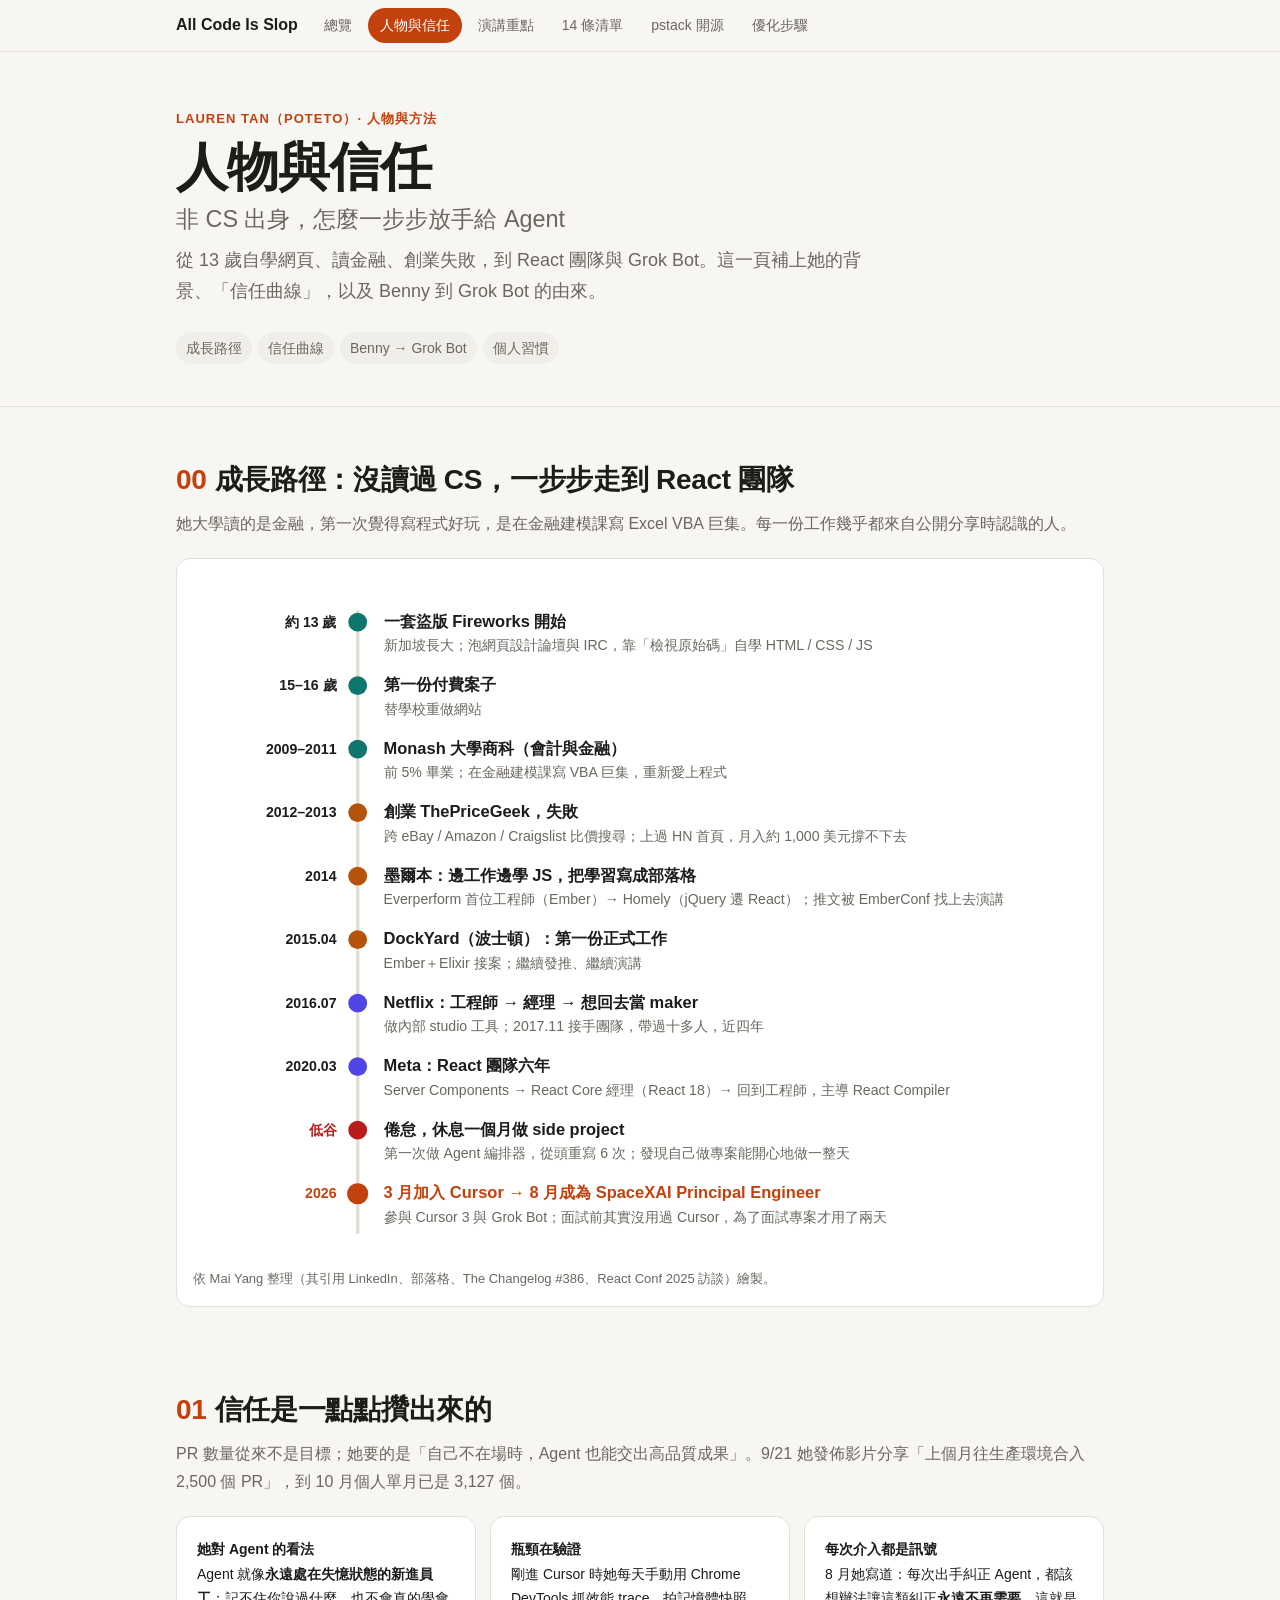
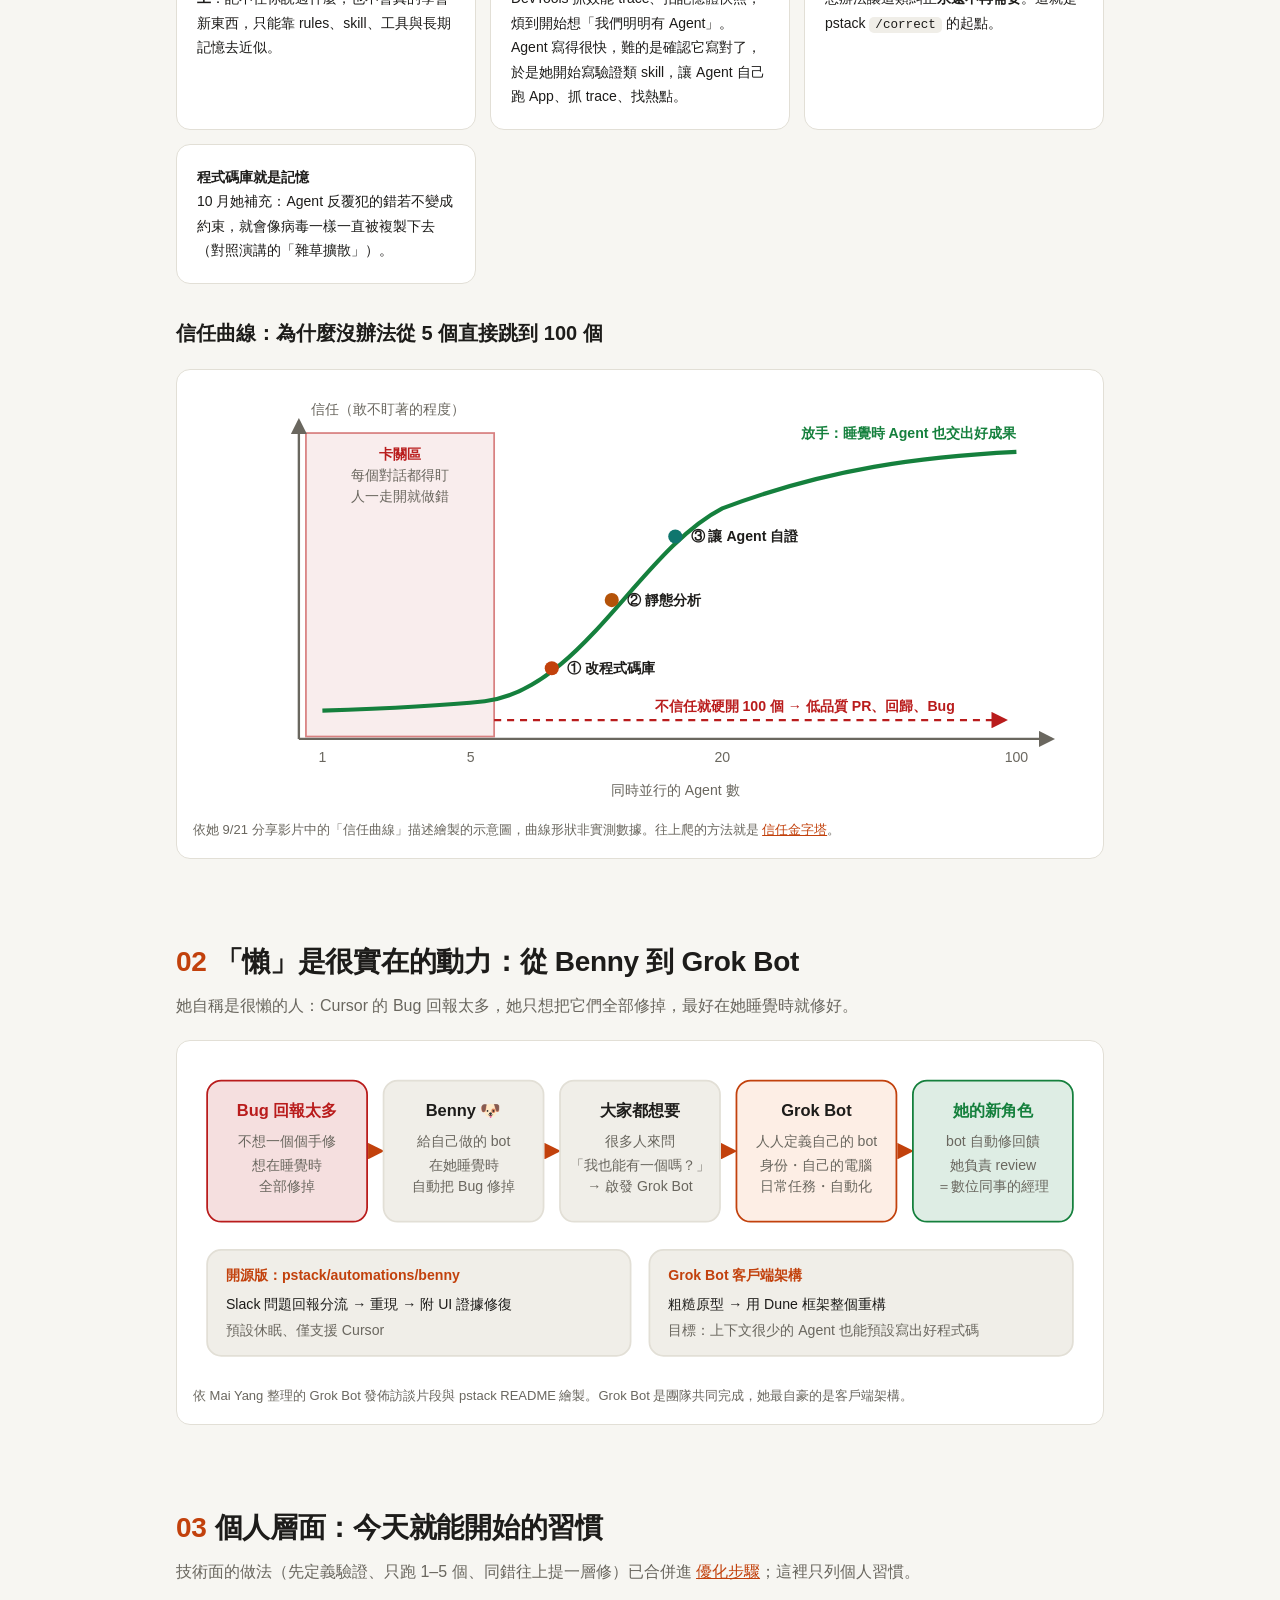
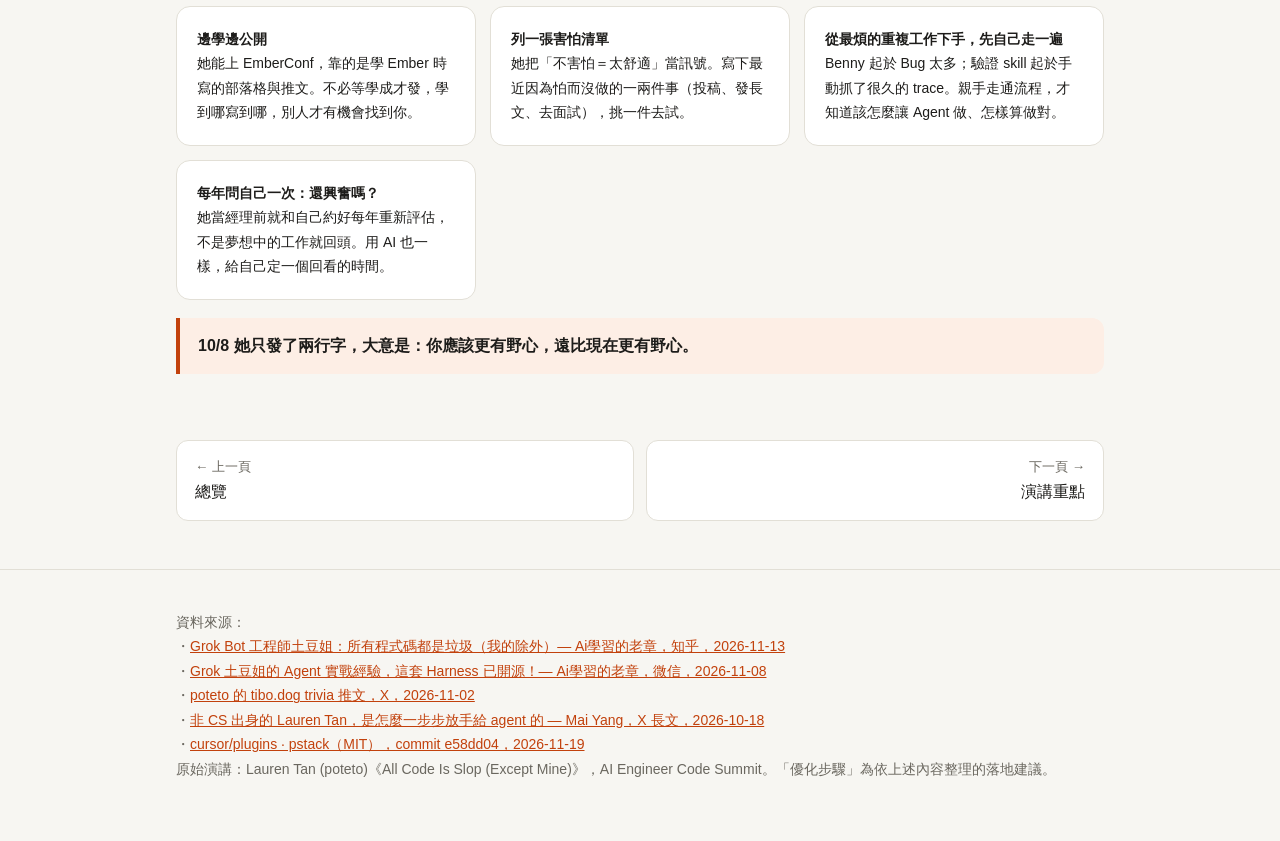
==== docs/lauren.html @ 6bfeed41 "Add All Code Is Slop study site for GitHub Pages Multi-page site under docs/ summarizing Lauren Tan'" ====
<!doctype html>
<html lang="zh-Hant">
<head>
<meta charset="utf-8">
<meta name="viewport" content="width=device-width, initial-scale=1">
<title>人物與信任</title>
<link rel="stylesheet" href="assets/style.css">
</head>
<body>
<div class="sitenav"><div class="wrap"><a class="brand" href="index.html">All Code Is Slop</a><a class="pg" href="index.html">總覽</a><a class="pg on" href="lauren.html">人物與信任</a><a class="pg" href="talk.html">演講重點</a><a class="pg" href="tibo-14.html">14 條清單</a><a class="pg" href="pstack.html">pstack 開源</a><a class="pg" href="roadmap.html">優化步驟</a></div></div>
<header class="hero">
  <div class="wrap">
    <div class="eyebrow">Lauren Tan（poteto）· 人物與方法</div>
    <h1>人物與信任<small>非 CS 出身，怎麼一步步放手給 Agent</small></h1>
    <p class="lede">從 13 歲自學網頁、讀金融、創業失敗，到 React 團隊與 Grok Bot。這一頁補上她的背景、「信任曲線」，以及 Benny 到 Grok Bot 的由來。</p>
    <nav class="toc"><div class="wrap"><a href="#path">成長路徑</a><a href="#trust">信任曲線</a><a href="#lazy">Benny → Grok Bot</a><a href="#habits">個人習慣</a></div></nav>
  </div>
</header>
<main class="wrap">
<section id="path">
  <h2><span class="num">00</span>成長路徑：沒讀過 CS，一步步走到 React 團隊</h2>
  <p class="sub">她大學讀的是金融，第一次覺得寫程式好玩，是在金融建模課寫 Excel VBA 巨集。每一份工作幾乎都來自公開分享時認識的人。</p>
  <figure class="fig">
    <svg viewBox="0 0 760 580" role="img" aria-label="Lauren Tan 的成長路徑時間軸：從 13 歲自學網頁、讀金融、創業、Ember 社群、DockYard、Netflix、Meta React 團隊，到 Cursor 與 SpaceXAI">
      <line x1="140" y1="30" x2="140" y2="560" stroke="var(--border)" stroke-width="3"/>
      <g>
        <text x="122" y="44" text-anchor="end" class="t-s" font-weight="700">約 13 歲</text><circle cx="140" cy="40" r="8" class="f-b3"/>
        <text x="162" y="44" class="t-m" font-weight="700">一套盜版 Fireworks 開始</text>
        <text x="162" y="64" class="t-s mut">新加坡長大；泡網頁設計論壇與 IRC，靠「檢視原始碼」自學 HTML / CSS / JS</text>
      </g>
      <g>
        <text x="122" y="98" text-anchor="end" class="t-s" font-weight="700">15–16 歲</text><circle cx="140" cy="94" r="8" class="f-b3"/>
        <text x="162" y="98" class="t-m" font-weight="700">第一份付費案子</text>
        <text x="162" y="118" class="t-s mut">替學校重做網站</text>
      </g>
      <g>
        <text x="122" y="152" text-anchor="end" class="t-s" font-weight="700">2009–2011</text><circle cx="140" cy="148" r="8" class="f-b3"/>
        <text x="162" y="152" class="t-m" font-weight="700">Monash 大學商科（會計與金融）</text>
        <text x="162" y="172" class="t-s mut">前 5% 畢業；在金融建模課寫 VBA 巨集，重新愛上程式</text>
      </g>
      <g>
        <text x="122" y="206" text-anchor="end" class="t-s" font-weight="700">2012–2013</text><circle cx="140" cy="202" r="8" class="f-b2"/>
        <text x="162" y="206" class="t-m" font-weight="700">創業 ThePriceGeek，失敗</text>
        <text x="162" y="226" class="t-s mut">跨 eBay / Amazon / Craigslist 比價搜尋；上過 HN 首頁，月入約 1,000 美元撐不下去</text>
      </g>
      <g>
        <text x="122" y="260" text-anchor="end" class="t-s" font-weight="700">2014</text><circle cx="140" cy="256" r="8" class="f-b2"/>
        <text x="162" y="260" class="t-m" font-weight="700">墨爾本：邊工作邊學 JS，把學習寫成部落格</text>
        <text x="162" y="280" class="t-s mut">Everperform 首位工程師（Ember）→ Homely（jQuery 遷 React）；推文被 EmberConf 找上去演講</text>
      </g>
      <g>
        <text x="122" y="314" text-anchor="end" class="t-s" font-weight="700">2015.04</text><circle cx="140" cy="310" r="8" class="f-b2"/>
        <text x="162" y="314" class="t-m" font-weight="700">DockYard（波士頓）：第一份正式工作</text>
        <text x="162" y="334" class="t-s mut">Ember＋Elixir 接案；繼續發推、繼續演講</text>
      </g>
      <g>
        <text x="122" y="368" text-anchor="end" class="t-s" font-weight="700">2016.07</text><circle cx="140" cy="364" r="8" class="f-b5"/>
        <text x="162" y="368" class="t-m" font-weight="700">Netflix：工程師 → 經理 → 想回去當 maker</text>
        <text x="162" y="388" class="t-s mut">做內部 studio 工具；2017.11 接手團隊，帶過十多人，近四年</text>
      </g>
      <g>
        <text x="122" y="422" text-anchor="end" class="t-s" font-weight="700">2020.03</text><circle cx="140" cy="418" r="8" class="f-b5"/>
        <text x="162" y="422" class="t-m" font-weight="700">Meta：React 團隊六年</text>
        <text x="162" y="442" class="t-s mut">Server Components → React Core 經理（React 18）→ 回到工程師，主導 React Compiler</text>
      </g>
      <g>
        <text x="122" y="476" text-anchor="end" class="t-s bad" font-weight="700">低谷</text><circle cx="140" cy="472" r="8" class="f-fail"/>
        <text x="162" y="476" class="t-m" font-weight="700">倦怠，休息一個月做 side project</text>
        <text x="162" y="496" class="t-s mut">第一次做 Agent 編排器，從頭重寫 6 次；發現自己做專案能開心地做一整天</text>
      </g>
      <g>
        <text x="122" y="530" text-anchor="end" class="t-s acc" font-weight="700">2026</text><circle cx="140" cy="526" r="9" class="f-acc"/>
        <text x="162" y="530" class="t-m acc" font-weight="700">3 月加入 Cursor → 8 月成為 SpaceXAI Principal Engineer</text>
        <text x="162" y="550" class="t-s mut">參與 Cursor 3 與 Grok Bot；面試前其實沒用過 Cursor，為了面試專案才用了兩天</text>
      </g>
    </svg>
    <figcaption>依 Mai Yang 整理（其引用 LinkedIn、部落格、The Changelog #386、React Conf 2025 訪談）繪製。</figcaption>
  </figure>
</section>

<section id="trust">
  <h2><span class="num">01</span>信任是一點點攢出來的</h2>
  <p class="sub">PR 數量從來不是目標；她要的是「自己不在場時，Agent 也能交出高品質成果」。9/21 她發佈影片分享「上個月往生產環境合入 2,500 個 PR」，到 10 月個人單月已是 3,127 個。</p>
  <div class="grid g2">
    <div class="card small"><b>她對 Agent 的看法</b><br>Agent 就像<b>永遠處在失憶狀態的新進員工</b>：記不住你說過什麼，也不會真的學會新東西，只能靠 rules、skill、工具與長期記憶去近似。</div>
    <div class="card small"><b>瓶頸在驗證</b><br>剛進 Cursor 時她每天手動用 Chrome DevTools 抓效能 trace、拍記憶體快照，煩到開始想「我們明明有 Agent」。Agent 寫得很快，難的是確認它寫對了，於是她開始寫驗證類 skill，讓 Agent 自己跑 App、抓 trace、找熱點。</div>
    <div class="card small"><b>每次介入都是訊號</b><br>8 月她寫道：每次出手糾正 Agent，都該想辦法讓這類糾正<b>永遠不再需要</b>。這就是 pstack <code>/correct</code> 的起點。</div>
    <div class="card small"><b>程式碼庫就是記憶</b><br>10 月她補充：Agent 反覆犯的錯若不變成約束，就會像病毒一樣一直被複製下去（對照演講的「雜草擴散」）。</div>
  </div>

  <h3>信任曲線：為什麼沒辦法從 5 個直接跳到 100 個</h3>
  <figure class="fig">
    <svg viewBox="0 0 760 360" role="img" aria-label="信任曲線示意：並行 1 到 5 個 Agent 時需要一直盯著，是最難走出的區段；依金字塔建立信任後曲線上升，才能放手到 100 個；不信任就硬開 100 個只會得到低品質 PR">
      <defs><marker id="s1" viewBox="0 0 10 10" refX="8" refY="5" markerWidth="7" markerHeight="7" orient="auto-start-reverse"><path d="M0,0L10,5L0,10z" class="ah"/></marker>
        <marker id="s1r" viewBox="0 0 10 10" refX="8" refY="5" markerWidth="7" markerHeight="7" orient="auto-start-reverse"><path d="M0,0L10,5L0,10z" fill="var(--bad)"/></marker></defs>
      <rect x="96" y="40" width="160" height="258" class="box-bad" opacity=".55"/>
      <text x="176" y="62" text-anchor="middle" class="t-s bad" font-weight="700">卡關區</text>
      <text x="176" y="80" text-anchor="middle" class="t-s mut">每個對話都得盯</text>
      <text x="176" y="98" text-anchor="middle" class="t-s mut">人一走開就做錯</text>
      <line x1="90" y1="300" x2="730" y2="300" class="ln" marker-end="url(#s1)"/>
      <line x1="90" y1="300" x2="90" y2="30" class="ln" marker-end="url(#s1)"/>
      <text x="100" y="24" class="t-s mut">信任（敢不盯著的程度）</text>
      <text x="110" y="320" text-anchor="middle" class="t-s mut">1</text>
      <text x="236" y="320" text-anchor="middle" class="t-s mut">5</text>
      <text x="450" y="320" text-anchor="middle" class="t-s mut">20</text>
      <text x="700" y="320" text-anchor="middle" class="t-s mut">100</text>
      <text x="410" y="348" text-anchor="middle" class="t-s mut">同時並行的 Agent 數</text>

      <path d="M110,276 C170,274 210,272 248,268 C330,258 380,140 450,104 C540,70 620,60 700,56" stroke="var(--good)" stroke-width="3.5" fill="none"/>
      <circle cx="305" cy="240" r="6" class="f-b1"/><text x="318" y="244" class="t-s" font-weight="700">① 改程式碼庫</text>
      <circle cx="356" cy="182" r="6" class="f-b2"/><text x="369" y="186" class="t-s" font-weight="700">② 靜態分析</text>
      <circle cx="410" cy="128" r="6" class="f-b3"/><text x="423" y="132" class="t-s" font-weight="700">③ 讓 Agent 自證</text>
      <text x="700" y="44" text-anchor="end" class="t-s good" font-weight="700">放手：睡覺時 Agent 也交出好成果</text>

      <path d="M256,284 L690,284" stroke="var(--bad)" stroke-width="2" stroke-dasharray="6 5" fill="none" marker-end="url(#s1r)"/>
      <text x="520" y="276" text-anchor="middle" class="t-s bad" font-weight="700">不信任就硬開 100 個 → 低品質 PR、回歸、Bug</text>
    </svg>
    <figcaption>依她 9/21 分享影片中的「信任曲線」描述繪製的示意圖，曲線形狀非實測數據。往上爬的方法就是 <a href="talk.html#pyramid">信任金字塔</a>。</figcaption>
  </figure>
</section>

<section id="lazy">
  <h2><span class="num">02</span>「懶」是很實在的動力：從 Benny 到 Grok Bot</h2>
  <p class="sub">她自稱是很懶的人：Cursor 的 Bug 回報太多，她只想把它們全部修掉，最好在她睡覺時就修好。</p>
  <figure class="fig">
    <svg viewBox="0 0 760 270" role="img" aria-label="從 Benny 到 Grok Bot：Bug 回報太多，做了會自動修 Bug 的 Benny，大家都想要，啟發 Grok Bot 讓人人定義自己的 bot，她變成數位同事的經理">
      <defs><marker id="s2" viewBox="0 0 10 10" refX="8" refY="5" markerWidth="7" markerHeight="7" orient="auto-start-reverse"><path d="M0,0L10,5L0,10z" class="ah-acc"/></marker></defs>
      <rect x="12" y="20" width="136" height="120" rx="12" class="box-bad"/>
      <text x="80" y="50" text-anchor="middle" class="t-m bad" font-weight="700">Bug 回報太多</text>
      <text x="80" y="76" text-anchor="middle" class="t-s mut">不想一個個手修</text>
      <text x="80" y="96" text-anchor="middle" class="t-s mut">想在睡覺時</text>
      <text x="80" y="114" text-anchor="middle" class="t-s mut">全部修掉</text>
      <line x1="150" y1="80" x2="160" y2="80" class="ln-acc" marker-end="url(#s2)"/>
      <rect x="162" y="20" width="136" height="120" rx="12" class="box"/>
      <text x="230" y="50" text-anchor="middle" class="t-m" font-weight="700">Benny 🐶</text>
      <text x="230" y="76" text-anchor="middle" class="t-s mut">給自己做的 bot</text>
      <text x="230" y="96" text-anchor="middle" class="t-s mut">在她睡覺時</text>
      <text x="230" y="114" text-anchor="middle" class="t-s mut">自動把 Bug 修掉</text>
      <line x1="300" y1="80" x2="310" y2="80" class="ln-acc" marker-end="url(#s2)"/>
      <rect x="312" y="20" width="136" height="120" rx="12" class="box"/>
      <text x="380" y="50" text-anchor="middle" class="t-m" font-weight="700">大家都想要</text>
      <text x="380" y="76" text-anchor="middle" class="t-s mut">很多人來問</text>
      <text x="380" y="96" text-anchor="middle" class="t-s mut">「我也能有一個嗎？」</text>
      <text x="380" y="114" text-anchor="middle" class="t-s mut">→ 啟發 Grok Bot</text>
      <line x1="450" y1="80" x2="460" y2="80" class="ln-acc" marker-end="url(#s2)"/>
      <rect x="462" y="20" width="136" height="120" rx="12" class="box-acc"/>
      <text x="530" y="50" text-anchor="middle" class="t-m" font-weight="700">Grok Bot</text>
      <text x="530" y="76" text-anchor="middle" class="t-s mut">人人定義自己的 bot</text>
      <text x="530" y="96" text-anchor="middle" class="t-s mut">身份・自己的電腦</text>
      <text x="530" y="114" text-anchor="middle" class="t-s mut">日常任務・自動化</text>
      <line x1="600" y1="80" x2="610" y2="80" class="ln-acc" marker-end="url(#s2)"/>
      <rect x="612" y="20" width="136" height="120" rx="12" class="box-good"/>
      <text x="680" y="50" text-anchor="middle" class="t-m good" font-weight="700">她的新角色</text>
      <text x="680" y="76" text-anchor="middle" class="t-s mut">bot 自動修回饋</text>
      <text x="680" y="96" text-anchor="middle" class="t-s mut">她負責 review</text>
      <text x="680" y="114" text-anchor="middle" class="t-s mut">＝數位同事的經理</text>

      <rect x="12" y="164" width="360" height="90" rx="12" class="box"/>
      <text x="28" y="190" class="t-s acc" font-weight="700">開源版：pstack/automations/benny</text>
      <text x="28" y="214" class="t-s">Slack 問題回報分流 → 重現 → 附 UI 證據修復</text>
      <text x="28" y="236" class="t-s mut">預設休眠、僅支援 Cursor</text>
      <rect x="388" y="164" width="360" height="90" rx="12" class="box"/>
      <text x="404" y="190" class="t-s acc" font-weight="700">Grok Bot 客戶端架構</text>
      <text x="404" y="214" class="t-s">粗糙原型 → 用 Dune 框架整個重構</text>
      <text x="404" y="236" class="t-s mut">目標：上下文很少的 Agent 也能預設寫出好程式碼</text>
    </svg>
    <figcaption>依 Mai Yang 整理的 Grok Bot 發佈訪談片段與 pstack README 繪製。Grok Bot 是團隊共同完成，她最自豪的是客戶端架構。</figcaption>
  </figure>
</section>

<section id="habits">
  <h2><span class="num">03</span>個人層面：今天就能開始的習慣</h2>
  <p class="sub">技術面的做法（先定義驗證、只跑 1–5 個、同錯往上提一層修）已合併進 <a href="roadmap.html">優化步驟</a>；這裡只列個人習慣。</p>
  <div class="grid g2">
    <div class="card small"><b>邊學邊公開</b><br>她能上 EmberConf，靠的是學 Ember 時寫的部落格與推文。不必等學成才發，學到哪寫到哪，別人才有機會找到你。</div>
    <div class="card small"><b>列一張害怕清單</b><br>她把「不害怕＝太舒適」當訊號。寫下最近因為怕而沒做的一兩件事（投稿、發長文、去面試），挑一件去試。</div>
    <div class="card small"><b>從最煩的重複工作下手，先自己走一遍</b><br>Benny 起於 Bug 太多；驗證 skill 起於手動抓了很久的 trace。親手走通流程，才知道該怎麼讓 Agent 做、怎樣算做對。</div>
    <div class="card small"><b>每年問自己一次：還興奮嗎？</b><br>她當經理前就和自己約好每年重新評估，不是夢想中的工作就回頭。用 AI 也一樣，給自己定一個回看的時間。</div>
  </div>
  <div class="quote">10/8 她只發了兩行字，大意是：你應該更有野心，遠比現在更有野心。</div>
</section>

<div class="pager"><a href="index.html"><small>← 上一頁</small>總覽</a><a class="next" href="talk.html"><small>下一頁 →</small>演講重點</a></div>
</main>
<footer><div class="wrap">資料來源：<br>
・<a href="https://zhuanlan.zhihu.com/p/2104561652888876670">Grok Bot 工程師土豆姐：所有程式碼都是垃圾（我的除外）— Ai學習的老章，知乎，2026-11-13</a><br>
・<a href="https://mp.weixin.qq.com/s/7I8p5lG4q1swF09ELF1jGw">Grok 土豆姐的 Agent 實戰經驗，這套 Harness 已開源！— Ai學習的老章，微信，2026-11-08</a><br>
・<a href="https://x.com/poteto/status/2117043478140276847">poteto 的 tibo.dog trivia 推文，X，2026-11-02</a><br>
・<a href="https://x.com/MaiYangAI/article/2111603532210299234">非 CS 出身的 Lauren Tan，是怎麼一步步放手給 agent 的 — Mai Yang，X 長文，2026-10-18</a><br>
・<a href="https://github.com/cursor/plugins/tree/main/pstack">cursor/plugins · pstack（MIT），commit e58dd04，2026-11-19</a><br>
原始演講：Lauren Tan (poteto)《All Code Is Slop (Except Mine)》，AI Engineer Code Summit。「優化步驟」為依上述內容整理的落地建議。</div></footer>
<script src="assets/app.js"></script>
</body>
</html>
---- docs/assets/style.css ----
:root{
  --bg:#f7f6f2; --surface:#ffffff; --surface-2:#f0eee8; --text:#1d1c1a; --muted:#6a675f;
  --border:#e2dfd6; --accent:#c2410c; --accent-soft:#fdeee5; --good:#15803d; --bad:#b91c1c;
  --l1:#c2410c; --l2:#d97706; --l3:#0d9488; --l4:#6366f1; --l5:#78716c;
  --code-bg:#1f1e1c; --code-text:#f3efe6;
}
@media (prefers-color-scheme: dark){
  :root:not([data-theme="light"]){
    --bg:#141412; --surface:#1d1c1a; --surface-2:#262522; --text:#ecebe6; --muted:#a19d93;
    --border:#33312d; --accent:#fb923c; --accent-soft:#3a2416; --good:#4ade80; --bad:#f87171;
    --l1:#fb923c; --l2:#fbbf24; --l3:#2dd4bf; --l4:#818cf8; --l5:#a8a29e;
    --code-bg:#0c0c0b; --code-text:#ecebe6;
  }
}
:root[data-theme="dark"]{
  --bg:#141412; --surface:#1d1c1a; --surface-2:#262522; --text:#ecebe6; --muted:#a19d93;
  --border:#33312d; --accent:#fb923c; --accent-soft:#3a2416; --good:#4ade80; --bad:#f87171;
  --l1:#fb923c; --l2:#fbbf24; --l3:#2dd4bf; --l4:#818cf8; --l5:#a8a29e;
  --code-bg:#0c0c0b; --code-text:#ecebe6;
}
*{box-sizing:border-box}
html{scroll-behavior:smooth}
body{margin:0;background:var(--bg);color:var(--text);
  font-family:-apple-system,BlinkMacSystemFont,"Segoe UI","PingFang TC","Microsoft JhengHei","Noto Sans TC",sans-serif;
  line-height:1.75;font-size:16px}
.wrap{max-width:960px;margin:0 auto;padding:0 16px}
header.hero{padding:56px 0 32px;border-bottom:1px solid var(--border)}
.eyebrow{font-size:13px;letter-spacing:.08em;text-transform:uppercase;color:var(--accent);font-weight:700}
h1{font-size:clamp(30px,6vw,52px);line-height:1.15;margin:8px 0 12px;letter-spacing:-.02em}
h1 small{display:block;font-size:.45em;color:var(--muted);font-weight:500;letter-spacing:0;margin-top:8px}
.lede{font-size:18px;color:var(--muted);max-width:720px}
nav.toc{background:color-mix(in srgb,var(--bg) 92%,transparent);
  backdrop-filter:blur(6px);border-bottom:1px solid var(--border)}
nav.toc .wrap{display:flex;gap:6px;overflow-x:auto;padding-top:10px;padding-bottom:10px;scrollbar-width:none}
nav.toc a{white-space:nowrap;font-size:14px;color:var(--muted);text-decoration:none;padding:4px 10px;border-radius:999px}
nav.toc a:hover{background:var(--surface-2);color:var(--text)}
section{padding:48px 0 8px}
h2{font-size:28px;margin:0 0 6px;letter-spacing:-.01em}
h2 .num{color:var(--accent);margin-right:8px}
h3{font-size:20px;margin:32px 0 8px}
.sub{color:var(--muted);margin:0 0 20px}
p{margin:0 0 14px}
.card{background:var(--surface);border:1px solid var(--border);border-radius:14px;padding:20px}
.grid{display:grid;gap:14px}
.g2{grid-template-columns:repeat(auto-fit,minmax(260px,1fr))}
.g3{grid-template-columns:repeat(auto-fit,minmax(200px,1fr))}
.g4{grid-template-columns:repeat(auto-fit,minmax(160px,1fr))}
.stat .v{font-size:30px;font-weight:800;letter-spacing:-.02em;font-variant-numeric:tabular-nums}
.stat .k{font-size:13px;color:var(--muted)}
.quote{border-left:4px solid var(--accent);background:var(--accent-soft);padding:14px 18px;border-radius:0 12px 12px 0;margin:18px 0;font-weight:600}
code{font-family:ui-monospace,"Cascadia Code",Consolas,monospace;font-size:.9em;background:var(--surface-2);padding:1px 6px;border-radius:5px}
pre{background:var(--code-bg);color:var(--code-text);padding:14px 16px;border-radius:12px;overflow-x:auto;font-size:14px;line-height:1.6;margin:10px 0 16px}
pre code{background:none;padding:0;color:inherit}
ul,ol{padding-left:22px;margin:0 0 14px}
li{margin:4px 0}
.loops .card h4{margin:0 0 6px;font-size:16px}
.tag{display:inline-block;font-size:12px;font-weight:700;padding:2px 8px;border-radius:999px;margin-bottom:8px}
.tag.bad{background:color-mix(in srgb,var(--bad) 15%,transparent);color:var(--bad)}
.tag.good{background:color-mix(in srgb,var(--good) 15%,transparent);color:var(--good)}

/* pyramid */
.pyramid{display:flex;flex-direction:column;align-items:center;gap:6px;margin:10px 0 6px}
.tier{color:#fff;border-radius:10px;padding:12px 16px;text-align:center;transition:transform .15s}
.tier:hover{transform:scale(1.015)}
.tier b{display:block;font-size:16px}
.tier span{font-size:13px;opacity:.95}
.t1{background:var(--l1);width:100%}.t2{background:var(--l2);width:86%}.t3{background:var(--l3);width:72%}
.t4{background:var(--l4);width:58%}.t5{background:var(--l5);width:44%}
.axis{display:flex;justify-content:space-between;font-size:13px;color:var(--muted);margin-top:8px}

/* timeline */
.timeline{position:relative;padding-left:22px;border-left:2px solid var(--border);margin:8px 0 16px}
.timeline .ev{position:relative;margin-bottom:14px}
.timeline .ev::before{content:"";position:absolute;left:-29px;top:8px;width:12px;height:12px;border-radius:50%;background:var(--accent)}
.timeline .d{font-weight:700;font-variant-numeric:tabular-nums}

/* bars */
.bars{display:flex;flex-direction:column;gap:8px}
.bar{display:grid;grid-template-columns:56px 1fr 64px;align-items:center;gap:10px;font-size:14px}
.bar .track{background:var(--surface-2);border-radius:6px;height:20px;overflow:hidden}
.bar .fill{height:100%;background:var(--accent);border-radius:6px}
.bar .val{text-align:right;font-variant-numeric:tabular-nums;font-weight:600}
.bar .lab{color:var(--muted)}

/* tables */
.tbl{width:100%;border-collapse:collapse;font-size:14px}
.tbl th,.tbl td{padding:9px 10px;border-bottom:1px solid var(--border);text-align:left;vertical-align:top}
.tbl th{background:var(--surface-2);font-weight:700}
.tbl td.n{text-align:right;font-variant-numeric:tabular-nums;white-space:nowrap}
.tscroll{overflow-x:auto;border:1px solid var(--border);border-radius:12px;background:var(--surface)}
.up{color:var(--good);font-weight:700}.down{color:var(--bad);font-weight:700}

/* steps */
.phase{display:grid;grid-template-columns:52px 1fr;gap:14px;margin-bottom:16px}
.phase .badge{width:52px;height:52px;border-radius:14px;background:var(--accent);color:#fff;display:flex;align-items:center;justify-content:center;font-weight:800;font-size:20px}
.phase .card h3{margin-top:0}
.check{list-style:none;padding-left:0}
.check li{display:flex;gap:10px;align-items:flex-start;padding:6px 0;border-bottom:1px dashed var(--border)}
.check li:last-child{border-bottom:none}
.check input{margin-top:6px;width:17px;height:17px;accent-color:var(--accent);flex:none}
.check label{cursor:pointer}
.check input:checked + label{color:var(--muted);text-decoration:line-through}
.progress{font-size:14px;color:var(--muted);margin:8px 0 18px}
.progress .pbar{height:8px;background:var(--surface-2);border-radius:99px;overflow:hidden;margin-top:6px}
.progress .pfill{height:100%;width:0;background:var(--good);transition:width .25s}
.warn{border-left:4px solid var(--l2)}
.dont{border-left:4px solid var(--bad)}
footer{padding:40px 0 60px;color:var(--muted);font-size:14px;border-top:1px solid var(--border);margin-top:48px}
footer a{color:var(--accent)}
.muted{color:var(--muted)}
.small{font-size:14px}

/* ---- multi-page additions ---- */
.sitenav{position:sticky;top:0;z-index:10;background:color-mix(in srgb,var(--bg) 92%,transparent);
  backdrop-filter:blur(6px);border-bottom:1px solid var(--border)}
.sitenav .wrap{display:flex;align-items:center;gap:4px;overflow-x:auto;padding-top:8px;padding-bottom:8px;scrollbar-width:none}
.sitenav .brand{font-weight:800;margin-right:10px;white-space:nowrap;color:var(--text);text-decoration:none}
.sitenav a.pg{white-space:nowrap;font-size:14px;color:var(--muted);text-decoration:none;padding:5px 12px;border-radius:999px}
.sitenav a.pg:hover{background:var(--surface-2);color:var(--text)}
.sitenav a.pg.on{background:var(--accent);color:#fff}
nav.toc{border-bottom:none}
nav.toc .wrap{flex-wrap:wrap;padding-left:0;padding-right:0}
nav.toc a{background:var(--surface-2)}
a{color:var(--accent)}
a.card.hub{display:block;text-decoration:none;color:var(--text);transition:border-color .15s,transform .15s}
a.card.hub:hover{border-color:var(--accent);transform:translateY(-2px)}
a.card.hub b{font-size:19px;display:block;margin:4px 0 6px}
a.card.hub p{color:var(--muted);font-size:14px;margin:0}
.hn{font-size:13px;font-weight:800;color:var(--accent)}
.pager{display:flex;justify-content:space-between;gap:12px;margin-top:40px}
.pager a{flex:1;padding:14px 18px;border:1px solid var(--border);border-radius:12px;background:var(--surface);text-decoration:none;color:var(--text)}
.pager a:hover{border-color:var(--accent)}
.pager a small{display:block;color:var(--muted)}
.pager a.next{text-align:right}
.tlist{display:flex;flex-direction:column;gap:10px}
.titem{display:grid;grid-template-columns:40px 1fr;gap:12px;background:var(--surface);border:1px solid var(--border);border-radius:12px;padding:14px 16px}
.tn{width:40px;height:40px;border-radius:10px;background:var(--accent-soft);color:var(--accent);font-weight:800;display:flex;align-items:center;justify-content:center;font-variant-numeric:tabular-nums}
.titem p.why{margin:6px 0 0;font-size:14px;color:var(--muted)}
.gt{display:block;color:var(--accent);margin-bottom:4px}
.cols2{columns:2;column-gap:28px}
@media (max-width:640px){.cols2{columns:1}.pager{flex-direction:column}}
/* ---- diagrams ---- */
.fig{margin:18px 0 22px;background:var(--surface);border:1px solid var(--border);border-radius:14px;padding:16px;overflow-x:auto}
.fig svg{display:block;width:100%;height:auto;min-width:640px}
.fig figcaption{font-size:13px;color:var(--muted);margin-top:10px}
.fig svg text{fill:var(--text);font-family:inherit}
.fig .t-s{font-size:12px}.fig .t-m{font-size:14px}.fig .t-l{font-size:16px;font-weight:700}.fig .t-xl{font-size:18px;font-weight:800}
.fig text.mut{fill:var(--muted)}.fig text.on{fill:#fff}.fig text.acc{fill:var(--accent)}
.fig text.good{fill:var(--good)}.fig text.bad{fill:var(--bad)}.fig text.warn{fill:var(--l2)}
.fig .box{fill:var(--surface-2);stroke:var(--border);stroke-width:1.5}
.fig .box-acc{fill:var(--accent-soft);stroke:var(--accent);stroke-width:1.5}
.fig .box-good{fill:color-mix(in srgb,var(--good) 14%,var(--surface));stroke:var(--good);stroke-width:1.5}
.fig .box-bad{fill:color-mix(in srgb,var(--bad) 14%,var(--surface));stroke:var(--bad);stroke-width:1.5}
.fig .box-mut{fill:var(--surface);stroke:var(--border);stroke-width:1.5;stroke-dasharray:5 4}
.fig .f-acc{fill:var(--accent)}.fig .f-l1{fill:var(--l1)}.fig .f-l2{fill:var(--l2)}.fig .f-l3{fill:var(--l3)}.fig .f-l5{fill:var(--l5)}
.fig .f-good{fill:var(--good)}.fig .f-bad{fill:var(--bad)}.fig .f-mut{fill:var(--muted)}
.fig .ln{stroke:var(--muted);stroke-width:2;fill:none}
.fig .ln-acc{stroke:var(--accent);stroke-width:2;fill:none}
.fig .ln-dash{stroke:var(--bad);stroke-width:2;fill:none;stroke-dasharray:6 5}
.fig .ah{fill:var(--muted)}.fig .ah-acc{fill:var(--accent)}
/* fixed, theme-independent fills for shapes that carry white text */
.fig .f-acc{fill:#c2410c}.fig .f-b1{fill:#c2410c}.fig .f-b2{fill:#b45309}.fig .f-b3{fill:#0f766e}.fig .f-b4{fill:#57534e}
.fig .f-pass{fill:#15803d}.fig .f-fail{fill:#b91c1c}
.fig .f-b5{fill:#4f46e5}.fig .f-weed{fill:#65a30d}.fig .f-dot{fill:var(--accent)}
.fig text.mono{font-family:ui-monospace,"Cascadia Code",Consolas,monospace}
.fig .codebg{fill:var(--code-bg)}.fig text.code{fill:var(--code-text);font-family:ui-monospace,"Cascadia Code",Consolas,monospace}
.fig text.codec{fill:#9ca3af;font-family:inherit}
.fig text.code,.fig text.mono{font-variant-ligatures:none;white-space:pre}
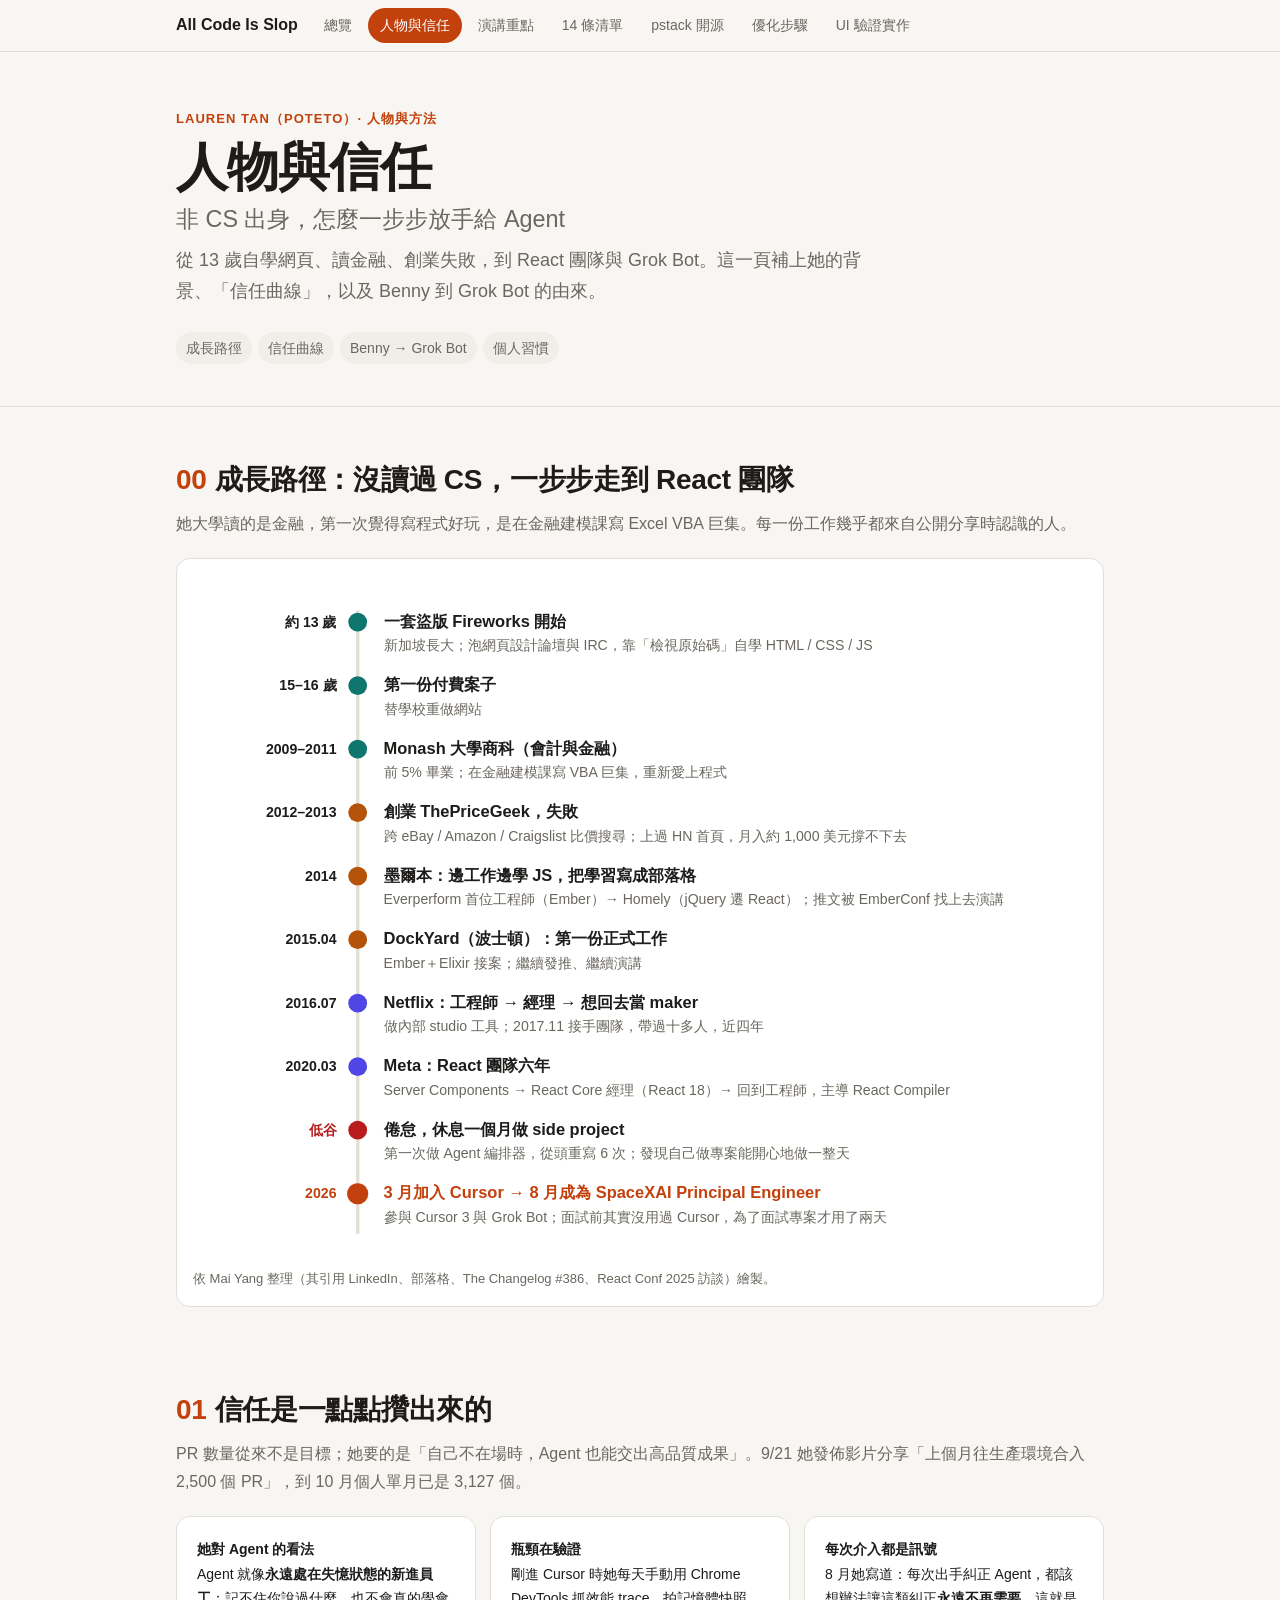
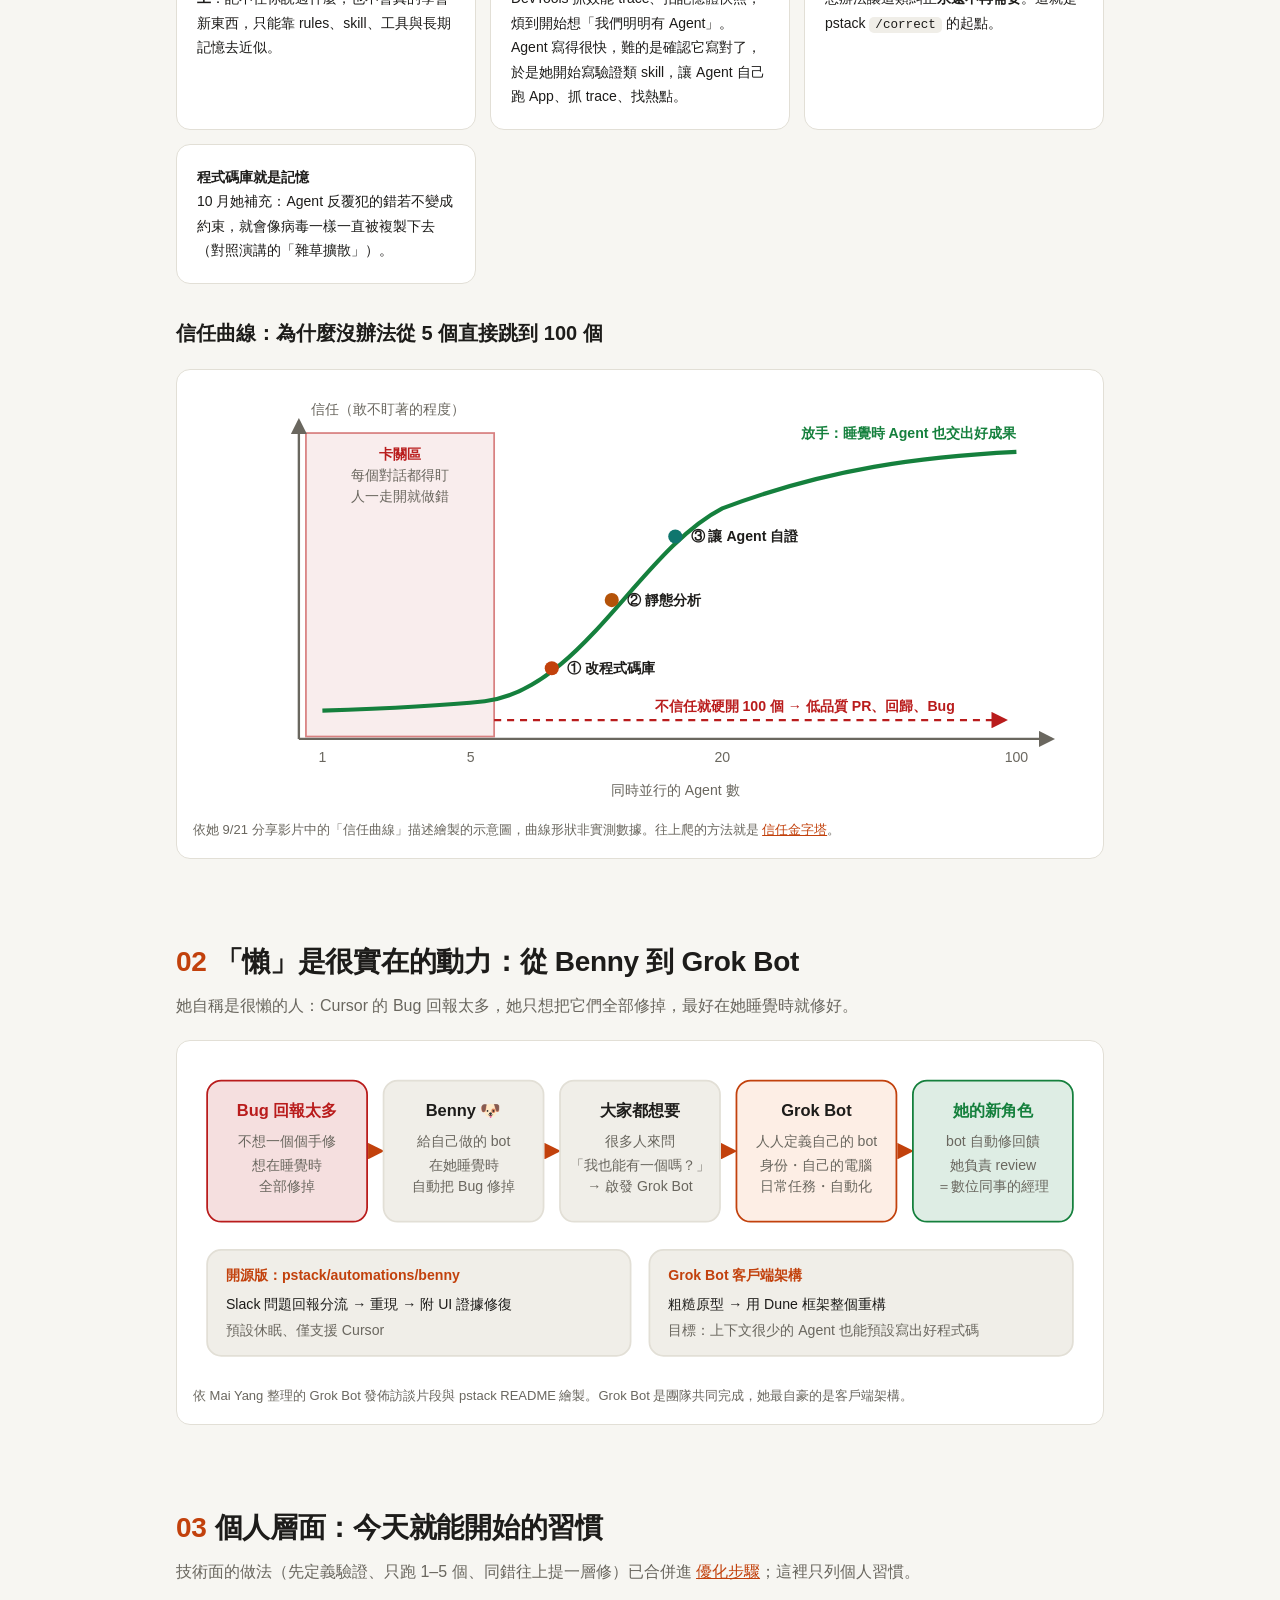
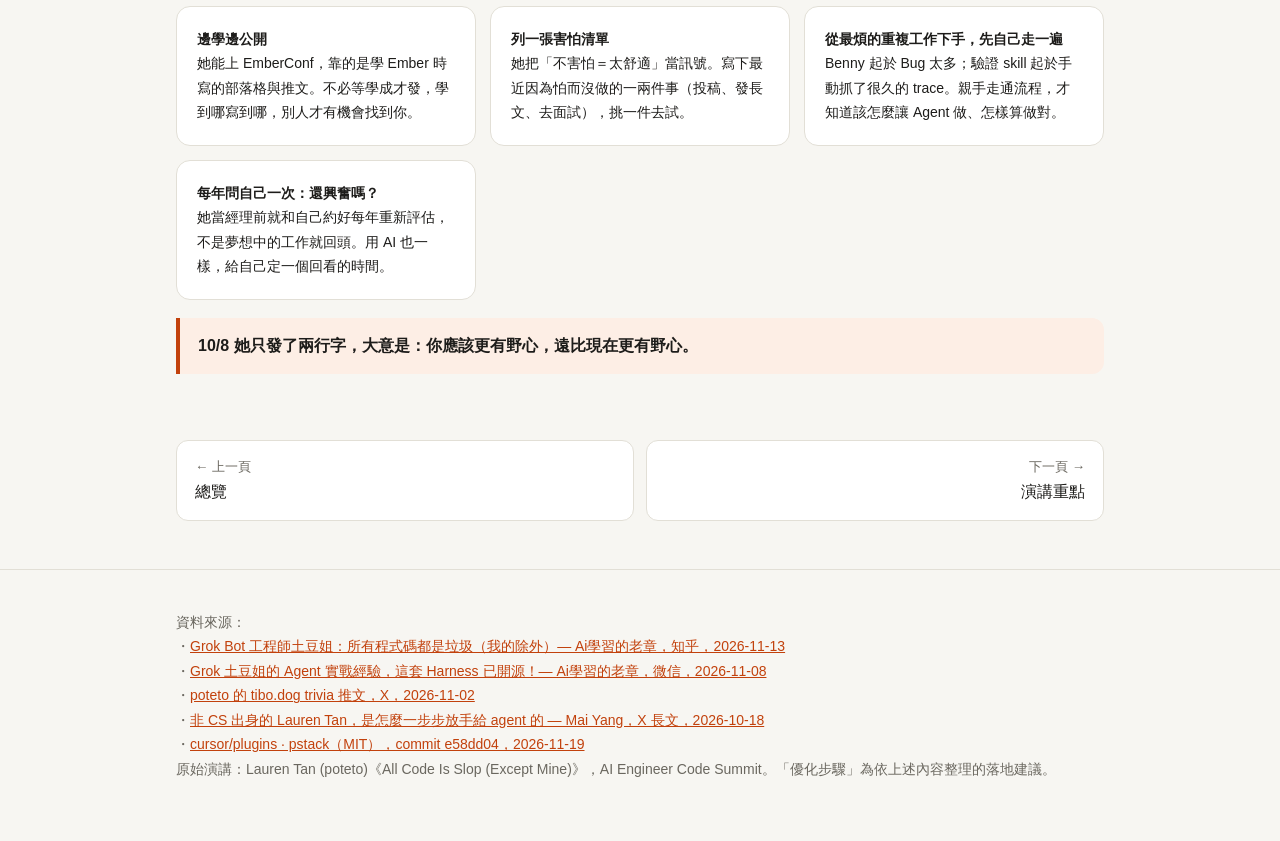
==== commit 2d286a46: "Add UI verification page and cross-links New ui-verify.html covers the end-to-end UI change workflow" ====
--- a/docs/lauren.html
+++ b/docs/lauren.html
@@ -7,7 +7,7 @@
 <link rel="stylesheet" href="assets/style.css">
 </head>
 <body>
-<div class="sitenav"><div class="wrap"><a class="brand" href="index.html">All Code Is Slop</a><a class="pg" href="index.html">總覽</a><a class="pg on" href="lauren.html">人物與信任</a><a class="pg" href="talk.html">演講重點</a><a class="pg" href="tibo-14.html">14 條清單</a><a class="pg" href="pstack.html">pstack 開源</a><a class="pg" href="roadmap.html">優化步驟</a></div></div>
+<div class="sitenav"><div class="wrap"><a class="brand" href="index.html">All Code Is Slop</a><a class="pg" href="index.html">總覽</a><a class="pg on" href="lauren.html">人物與信任</a><a class="pg" href="talk.html">演講重點</a><a class="pg" href="tibo-14.html">14 條清單</a><a class="pg" href="pstack.html">pstack 開源</a><a class="pg" href="roadmap.html">優化步驟</a><a class="pg" href="ui-verify.html">UI 驗證實作</a></div></div>
 <header class="hero">
   <div class="wrap">
     <div class="eyebrow">Lauren Tan（poteto）· 人物與方法</div>
